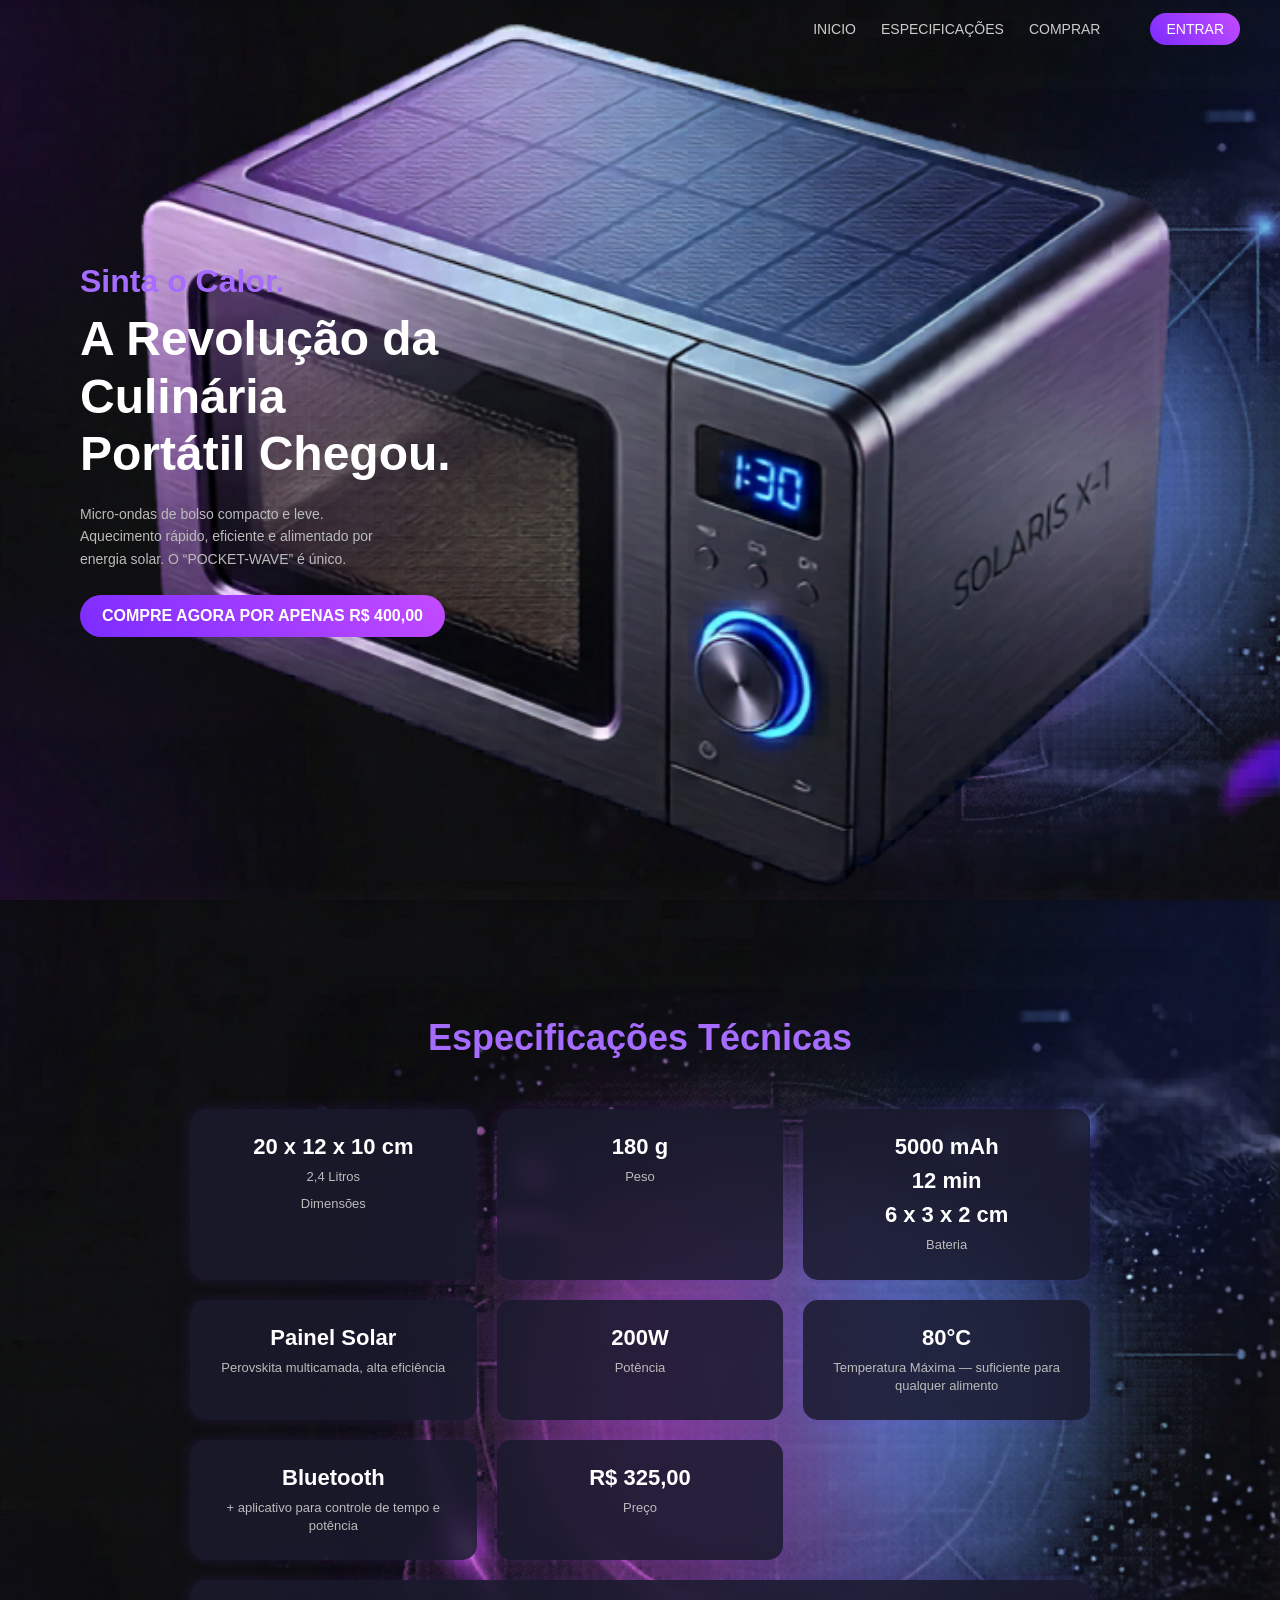
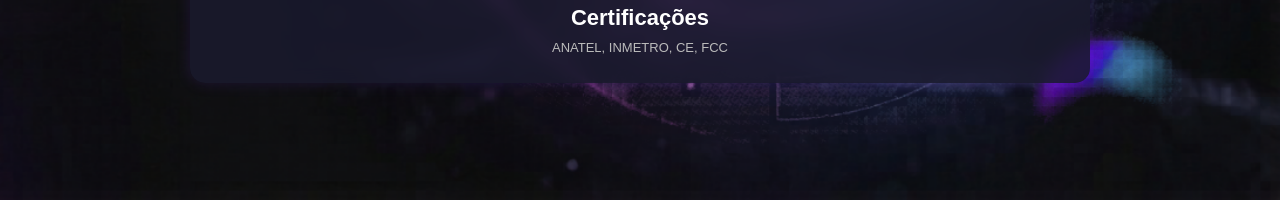
==== index.html @ 3d0b1635 "infos" ====
<!DOCTYPE html>
<html lang="pt-br">
<head>
    <meta charset="UTF-8">
    <meta name="viewport" content="width=device-width, initial-scale=1.0">
    <title>Pocket Wave</title>
    <link rel="stylesheet" href="style.css">
</head>
<body>

    <header>
        <nav class="navbar">
            <div class="nav-left" id="nav-user"></div>
            <button class="menu-toggle" id="menu-toggle" aria-label="Abrir menu">&#9776;</button>
            <ul id="nav-menu">
                <li><a href="/">INICIO</a></li>
                <li><a href="#especificacoes">ESPECIFICAÇÕES</a></li>
                <li><a href="/checkout.html" id="nav-comprar">COMPRAR</a></li>
                <li><a href="/pedidos.html" id="nav-pedidos" style="display:none;">PEDIDOS</a></li>
                <li><a href="#" class="btn-login" id="btn-open-login">ENTRAR</a></li>
            </ul>
        </nav>
    </header>

    <section class="hero">
        <div class="content">
            <h2>Sinta o Calor.</h2>
            <h1>A Revolução da<br> Culinária<br> Portátil Chegou.</h1>

            <p>
                Micro-ondas de bolso compacto e leve.<br>
                Aquecimento rápido, eficiente e alimentado por<br>
                energia solar. O “POCKET-WAVE” é único.
            </p>

            <a href="/checkout.html" class="btn-comprar" id="btn-comprar-hero">COMPRE AGORA POR APENAS R$ 400,00</a>
        </div>
    </section>

    <!-- Seção Especificações -->
    <section class="especificacoes" id="especificacoes">
        <div class="especificacoes-content">
            <h2>Especificações Técnicas</h2>
            <div class="specs-grid">
                <div class="spec-item">
                    <span class="spec-valor">20 x 12 x 10 cm</span>
                    <span class="spec-label">2,4 Litros</span>
                    <span class="spec-label">Dimensões</span>
                </div>
                <div class="spec-item">
                    <span class="spec-valor">180 g</span>
                    <span class="spec-label">Peso</span>
                </div>
                <div class="spec-item">
                    <span class="spec-valor">5000 mAh</span>
                    <span class="spec-valor">12 min</span>
                    <span class="spec-valor">6 x 3 x 2 cm</span>
                    <span class="spec-label">Bateria</span>
                </div>
                <div class="spec-item">
                    <span class="spec-valor">Painel Solar</span>
                    <span class="spec-label">Perovskita multicamada, alta eficiência</span>
                </div>
                <div class="spec-item">
                    <span class="spec-valor">200W</span>
                    <span class="spec-label">Potência</span>
                </div>
                <div class="spec-item">
                    <span class="spec-valor">80°C</span>
                    <span class="spec-label">Temperatura Máxima — suficiente para qualquer alimento</span>
                </div>
                <div class="spec-item">
                    <span class="spec-valor">Bluetooth</span>
                    <span class="spec-label">+ aplicativo para controle de tempo e potência</span>
                </div>
                <div class="spec-item">
                    <span class="spec-valor">R$ 325,00</span>
                    <span class="spec-label">Preço</span>
                </div>
                <div class="spec-item full">
                    <span class="spec-valor">Certificações</span>
                    <span class="spec-label">ANATEL, INMETRO, CE, FCC</span>
                </div>
            </div>
        </div>
    </section>

    <!-- Modal Login / Registro -->
    <div id="login-modal" class="modal">
        <div class="modal-content">
            <span class="close-btn" id="btn-close-login">&times;</span>

            <!-- Formulário de Login -->
            <div id="form-login">
                <h2>Entrar</h2>
                <input type="text" id="login-usuario" placeholder="Usuário ou Email">
                <input type="password" id="login-senha" placeholder="Senha">
                <button id="btn-login-submit">Entrar</button>
                <p class="toggle-form">Não tem conta? <a href="#" id="link-register">Criar conta</a></p>
                <p id="login-msg" class="msg"></p>
            </div>

            <!-- Formulário de Registro -->
            <div id="form-register" style="display:none;">
                <h2>Criar Conta</h2>
                <input type="email" id="reg-email" placeholder="Email">
                <input type="tel" id="reg-telefone" placeholder="Telefone">
                <input type="text" id="reg-usuario" placeholder="Nome de usuário">
                <input type="password" id="reg-senha" placeholder="Senha">
                <button id="btn-register-submit">Criar Conta</button>
                <p class="toggle-form">Já tem conta? <a href="#" id="link-login">Entrar</a></p>
                <p id="register-msg" class="msg"></p>
            </div>
        </div>
    </div>

    <script src="script.js"></script>
</body>
</html>
---- style.css ----
* {
    margin: 0;
    padding: 0;
    box-sizing: border-box;
    font-family: Arial, Helvetica, sans-serif;
}

body {
    height: 100vh;
    color: white;
    background-color: black;
}

/* NAVBAR */
.navbar {
    position: absolute;
    top: 20px;
    left: 40px;
    right: 40px;
    display: flex;
    justify-content: space-between;
    align-items: center;
}

.nav-left {
    display: flex;
    align-items: center;
    gap: 12px;
    font-size: 14px;
    color: white;
}

.nav-left span {
    color: #a66cff;
    font-weight: bold;
}

.btn-logout {
    background: linear-gradient(45deg, #ff4444, #ff8888);
    padding: 6px 14px;
    border-radius: 20px;
    color: white !important;
    font-size: 13px;
    cursor: pointer;
    border: none;
}

.navbar ul {
    list-style: none;
    display: flex;
    gap: 25px;
    align-items: center;
}

.navbar a {
    text-decoration: none;
    color: #ccc;
    font-size: 14px;
    transition: 0.3s;
}

.navbar a:hover {
    color: white;
}

.btn-login {
    background: linear-gradient(45deg, #7b2cff, #c44bff);
    padding: 8px 16px;
    border-radius: 20px;
    color: white !important;
}

/* HERO */
.hero {
    height: 100vh;
    display: flex;
    align-items: center;
    padding-left: 80px;
    background-color: black;
    background: url("img/microondas.png") no-repeat center center, url("img/fundoresto.png") no-repeat center center;
    background-size: contain, cover;
}

/* CONTEÚDO */
.content {
    max-width: 500px;
}

.content h2 {
    color: #a66cff;
    font-size: 32px;
    margin-bottom: 10px;
}

.content h1 {
    font-size: 48px;
    line-height: 1.2;
    margin-bottom: 20px;
}

.content p {
    color: #bbb;
    font-size: 14px;
    line-height: 1.6;
    margin-bottom: 25px;
}

/* BOTÃO */
.btn-comprar {
    display: inline-block;
    background: linear-gradient(45deg, #7b2cff, #c44bff);
    padding: 12px 22px;
    border-radius: 25px;
    text-decoration: none;
    color: white;
    font-weight: bold;
    transition: 0.3s;
}

.btn-comprar:hover {
    transform: scale(1.05);
}

/* MODAL */
.modal {
    display: none;
    position: fixed;
    z-index: 1000;
    left: 0;
    top: 0;
    width: 100%;
    height: 100%;
    background-color: rgba(0, 0, 0, 0.7);
    justify-content: center;
    align-items: center;
}

.modal.active {
    display: flex;
}

.modal-content {
    background: #1a1a2e;
    padding: 30px 40px;
    border-radius: 15px;
    width: 350px;
    max-width: 90%;
    position: relative;
    box-shadow: 0 0 20px rgba(123, 44, 255, 0.3);
}

.close-btn {
    position: absolute;
    top: 10px;
    right: 15px;
    font-size: 24px;
    color: #ccc;
    cursor: pointer;
    transition: 0.3s;
}

.close-btn:hover {
    color: white;
}

.modal-content h2 {
    color: #a66cff;
    margin-bottom: 20px;
    text-align: center;
}

.modal-content input {
    width: 100%;
    padding: 10px 12px;
    margin-bottom: 12px;
    border: none;
    border-radius: 8px;
    background: #16213e;
    color: white;
    font-size: 14px;
    outline: none;
}

.modal-content input::placeholder {
    color: #888;
}

.modal-content button {
    width: 100%;
    padding: 10px;
    border: none;
    border-radius: 8px;
    background: linear-gradient(45deg, #7b2cff, #c44bff);
    color: white;
    font-weight: bold;
    cursor: pointer;
    transition: 0.3s;
    font-size: 14px;
}

.modal-content button:hover {
    transform: scale(1.02);
}

.toggle-form {
    text-align: center;
    margin-top: 12px;
    font-size: 13px;
    color: #bbb;
}

.toggle-form a {
    color: #a66cff;
    text-decoration: none;
    font-weight: bold;
}

.toggle-form a:hover {
    text-decoration: underline;
}

.msg {
    text-align: center;
    margin-top: 10px;
    font-size: 13px;
    min-height: 18px;
}

.msg.error {
    color: #ff6b6b;
}

.msg.success {
    color: #6bff8e;
}

/* CHECKOUT */
.checkout-section {
    height: 100vh;
    display: flex;
    align-items: center;
    justify-content: center;
    background-color: black;
    background: url("img/fundoresto.png") no-repeat center center;
    background-size: cover;
}

.checkout-container {
    background: #1a1a2e;
    padding: 40px 50px;
    border-radius: 15px;
    width: 420px;
    max-width: 90%;
    box-shadow: 0 0 20px rgba(123, 44, 255, 0.3);
}

.checkout-container h2 {
    color: #a66cff;
    margin-bottom: 8px;
    text-align: center;
}

.checkout-subtitle {
    text-align: center;
    color: #bbb;
    font-size: 14px;
    margin-bottom: 8px;
}

.checkout-preco {
    text-align: center;
    color: #a66cff;
    font-size: 28px;
    font-weight: bold;
    margin-bottom: 25px;
}

.checkout-container label {
    display: block;
    margin-bottom: 6px;
    font-size: 14px;
    color: #ccc;
}

.checkout-container input[type="text"],
.checkout-container input[type="email"],
.checkout-container input[type="tel"] {
    width: 100%;
    padding: 10px 12px;
    margin-bottom: 18px;
    border: none;
    border-radius: 8px;
    background: #16213e;
    color: white;
    font-size: 14px;
    outline: none;
}

.checkout-container input[type="text"]::placeholder,
.checkout-container input[type="email"]::placeholder,
.checkout-container input[type="tel"]::placeholder {
    color: #888;
}

.payment-options {
    display: flex;
    flex-direction: column;
    gap: 10px;
    margin-bottom: 25px;
}

.payment-option {
    display: flex;
    align-items: center;
    gap: 10px;
    background: #16213e;
    padding: 10px 12px;
    border-radius: 8px;
    cursor: pointer;
    transition: 0.3s;
}

.payment-option:hover {
    background: #1e2a4a;
}

.payment-option input[type="radio"] {
    accent-color: #a66cff;
    width: 16px;
    height: 16px;
    cursor: pointer;
}

.payment-option span {
    color: white;
    font-size: 14px;
}

.btn-finalizar {
    width: 100%;
    padding: 12px;
    border: none;
    border-radius: 8px;
    background: linear-gradient(45deg, #7b2cff, #c44bff);
    color: white;
    font-weight: bold;
    cursor: pointer;
    transition: 0.3s;
    font-size: 15px;
}

.btn-finalizar:hover {
    transform: scale(1.02);
}

/* PEDIDOS */
.pedidos-section {
    min-height: 100vh;
    padding: 100px 40px 40px;
    background-color: black;
    background: url("img/fundoresto.png") no-repeat center center;
    background-size: cover;
}

.pedidos-container {
    max-width: 900px;
    margin: 0 auto;
}

.pedidos-container h2 {
    color: #a66cff;
    text-align: center;
    margin-bottom: 30px;
    font-size: 32px;
}

.pedidos-lista {
    display: flex;
    flex-direction: column;
    gap: 20px;
}

.pedido-card {
    background: #1a1a2e;
    border-radius: 15px;
    padding: 25px 30px;
    box-shadow: 0 0 15px rgba(123, 44, 255, 0.2);
    transition: 0.3s;
}

.pedido-card:hover {
    transform: translateY(-3px);
    box-shadow: 0 0 25px rgba(123, 44, 255, 0.35);
}

.pedido-header {
    display: flex;
    justify-content: space-between;
    align-items: center;
    margin-bottom: 15px;
    padding-bottom: 12px;
    border-bottom: 1px solid #2a2a4e;
}

.pedido-numero {
    color: #a66cff;
    font-weight: bold;
    font-size: 18px;
}

.pedido-data {
    color: #888;
    font-size: 13px;
}

.pedido-info p {
    color: #ccc;
    font-size: 14px;
    margin-bottom: 6px;
}

.pedido-info strong {
    color: white;
}

.loading, .sem-pedidos, .error {
    text-align: center;
    color: #bbb;
    font-size: 16px;
    padding: 40px;
}

.error {
    color: #ff6b6b;
}

.btn-entregue {
    margin-top: 15px;
    width: 100%;
    padding: 10px;
    border: none;
    border-radius: 8px;
    background: linear-gradient(45deg, #00c853, #64dd17);
    color: white;
    font-weight: bold;
    cursor: pointer;
    transition: 0.3s;
    font-size: 14px;
}

.btn-entregue:hover {
    transform: scale(1.02);
}

/* ESPECIFICAÇÕES */
.especificacoes {
    min-height: 100vh;
    display: flex;
    align-items: center;
    justify-content: center;
    padding: 80px 40px;
    background-color: black;
    background: url("img/fundoresto.png") no-repeat center right;
    background-size: cover;
}

.especificacoes-content {
    max-width: 900px;
    width: 100%;
}

.especificacoes-content h2 {
    color: #a66cff;
    font-size: 36px;
    text-align: center;
    margin-bottom: 50px;
}

.specs-grid {
    display: grid;
    grid-template-columns: repeat(auto-fit, minmax(220px, 1fr));
    gap: 20px;
}

.spec-item {
    background: rgba(26, 26, 46, 0.85);
    backdrop-filter: blur(8px);
    border-radius: 15px;
    padding: 25px 20px;
    text-align: center;
    box-shadow: 0 0 15px rgba(123, 44, 255, 0.15);
    transition: 0.3s;
    display: flex;
    flex-direction: column;
    gap: 8px;
}

.spec-item:hover {
    transform: translateY(-5px);
    box-shadow: 0 0 25px rgba(123, 44, 255, 0.35);
}

.spec-item.full {
    grid-column: 1 / -1;
}

.spec-valor {
    color: white;
    font-size: 22px;
    font-weight: bold;
}

.spec-label {
    color: #bbb;
    font-size: 13px;
    line-height: 1.4;
}

html {
    scroll-behavior: smooth;
}

/* MENU MOBILE */
.menu-toggle {
    display: none;
    background: none;
    border: none;
    color: white;
    font-size: 28px;
    cursor: pointer;
    z-index: 1001;
}

/* RESPONSIVIDADE */
@media (max-width: 768px) {
    /* NAVBAR MOBILE */
    .navbar {
        position: fixed;
        top: 0;
        left: 0;
        right: 0;
        padding: 15px 20px;
        background: rgba(0, 0, 0, 0.85);
        backdrop-filter: blur(10px);
        z-index: 999;
    }

    .menu-toggle {
        display: block;
    }

    .navbar ul {
        display: none;
        flex-direction: column;
        position: absolute;
        top: 60px;
        left: 0;
        right: 0;
        background: rgba(0, 0, 0, 0.95);
        padding: 20px;
        gap: 15px;
        align-items: center;
    }

    .navbar ul.active {
        display: flex;
    }

    .navbar a {
        font-size: 16px;
    }

    /* HERO MOBILE */
    .hero {
        padding: 100px 20px 40px;
        text-align: center;
        justify-content: center;
        background: url("img/microondas.png") no-repeat center center, url("img/fundoresto.png") no-repeat center center;
        background-size: contain, cover;
    }

    .content {
        max-width: 100%;
    }

    .content h2 {
        font-size: 22px;
    }

    .content h1 {
        font-size: 32px;
    }

    .content p {
        font-size: 14px;
    }

    .btn-comprar {
        padding: 12px 24px;
        font-size: 14px;
    }

    /* ESPECIFICAÇÕES MOBILE */
    .especificacoes {
        padding: 100px 20px 40px;
    }

    .especificacoes-content h2 {
        font-size: 26px;
        margin-bottom: 30px;
    }

    .specs-grid {
        grid-template-columns: 1fr;
        gap: 15px;
    }

    .spec-item {
        padding: 20px 15px;
    }

    .spec-valor {
        font-size: 18px;
    }

    .spec-label {
        font-size: 12px;
    }

    /* CHECKOUT MOBILE */
    .checkout-section {
        padding: 100px 15px 40px;
        height: auto;
        min-height: 100vh;
    }

    .checkout-container {
        width: 100%;
        padding: 25px 20px;
    }

    .checkout-container h2 {
        font-size: 22px;
    }

    /* PEDIDOS MOBILE */
    .pedidos-section {
        padding: 100px 15px 40px;
    }

    .pedidos-container h2 {
        font-size: 26px;
    }

    .pedido-card {
        padding: 18px 15px;
    }

    .pedido-header {
        flex-direction: column;
        align-items: flex-start;
        gap: 5px;
    }

    .pedido-numero {
        font-size: 16px;
    }

    .pedido-info p {
        font-size: 13px;
    }

    /* MODAL MOBILE */
    .modal-content {
        width: 90%;
        padding: 25px 20px;
    }

    .modal-content h2 {
        font-size: 20px;
    }

    .modal-content input {
        font-size: 16px; /* evita zoom no iOS */
    }
}

@media (max-width: 480px) {
    .content h1 {
        font-size: 26px;
    }

    .content h2 {
        font-size: 18px;
    }

    .especificacoes-content h2 {
        font-size: 22px;
    }

    .pedidos-container h2 {
        font-size: 22px;
    }

    .checkout-container h2 {
        font-size: 20px;
    }
}
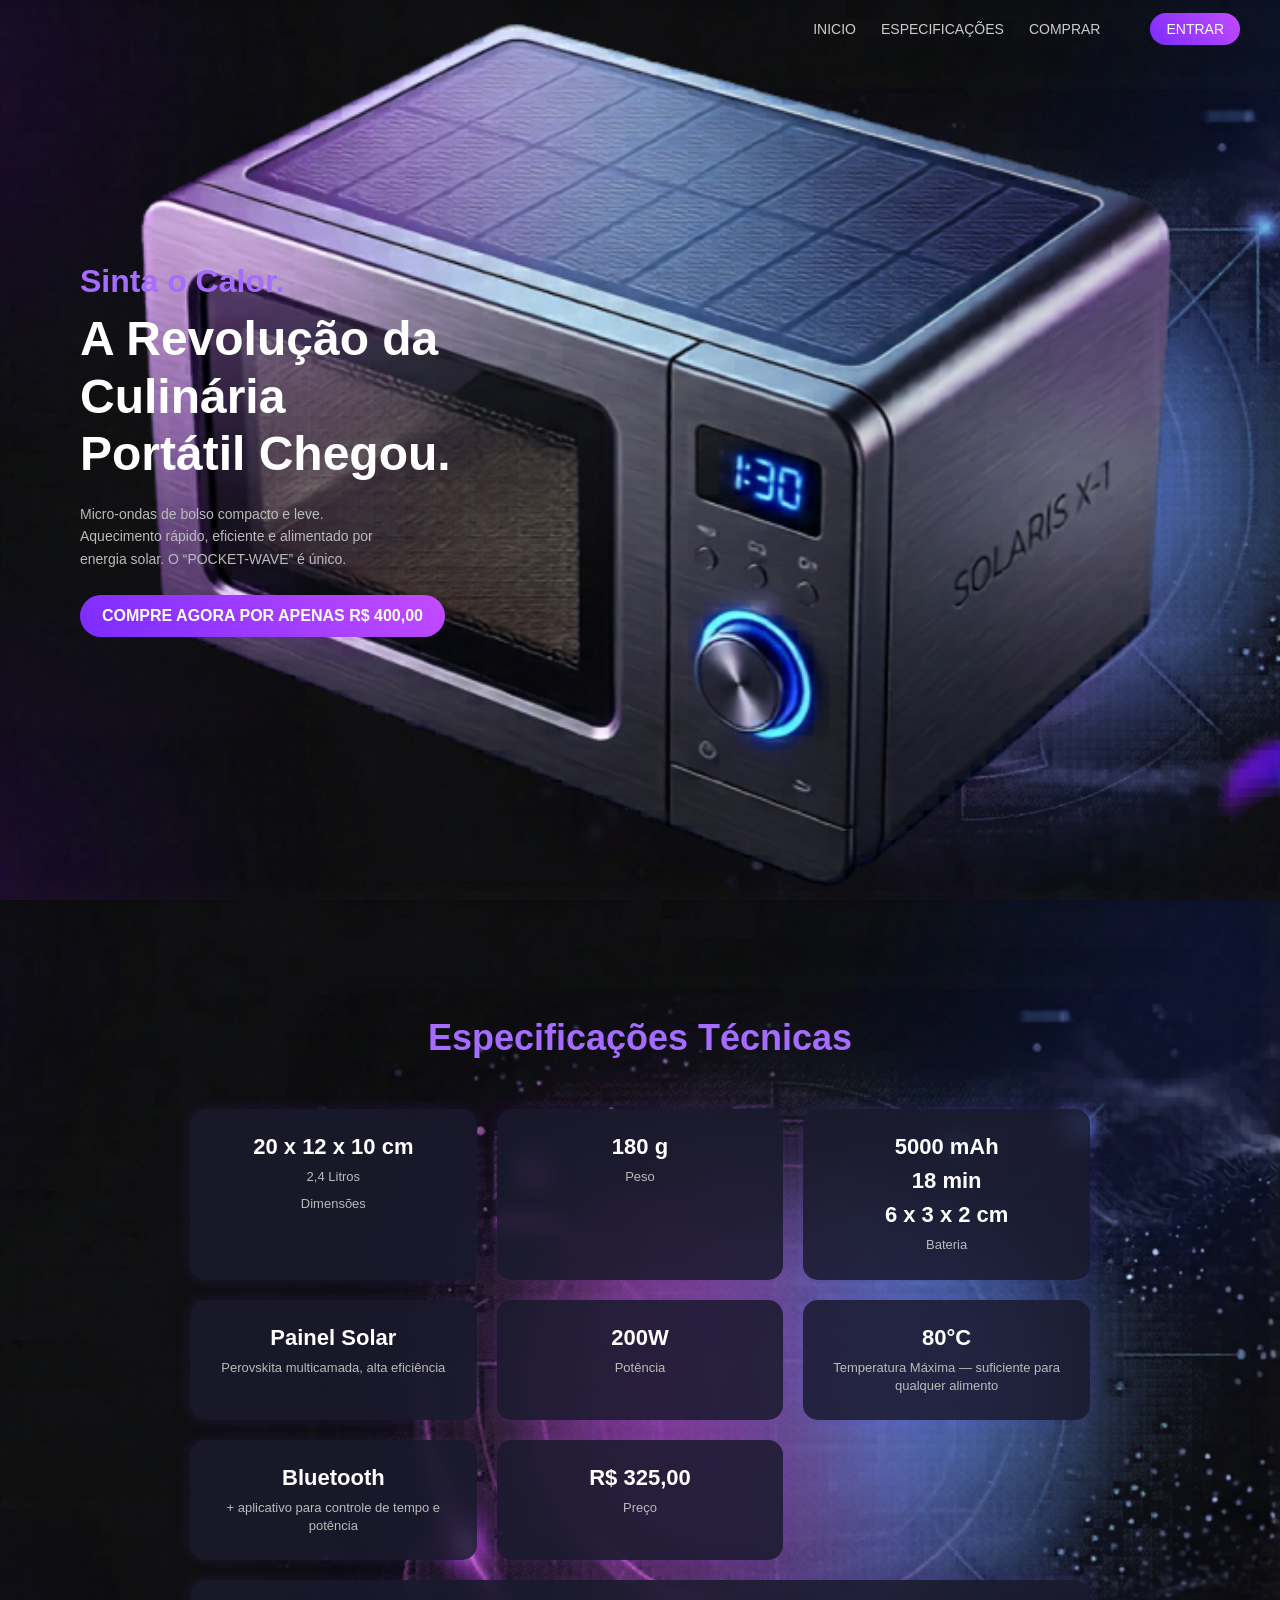
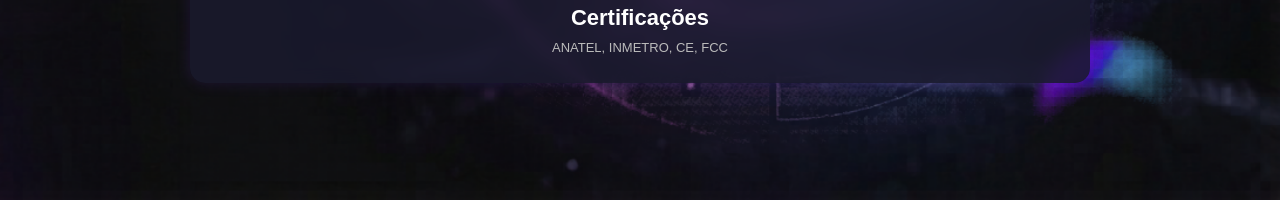
==== commit 82f1fffa: "info" ====
--- a/index.html
+++ b/index.html
@@ -53,7 +53,7 @@
                 </div>
                 <div class="spec-item">
                     <span class="spec-valor">5000 mAh</span>
-                    <span class="spec-valor">12 min</span>
+                    <span class="spec-valor">18 min</span>
                     <span class="spec-valor">6 x 3 x 2 cm</span>
                     <span class="spec-label">Bateria</span>
                 </div>
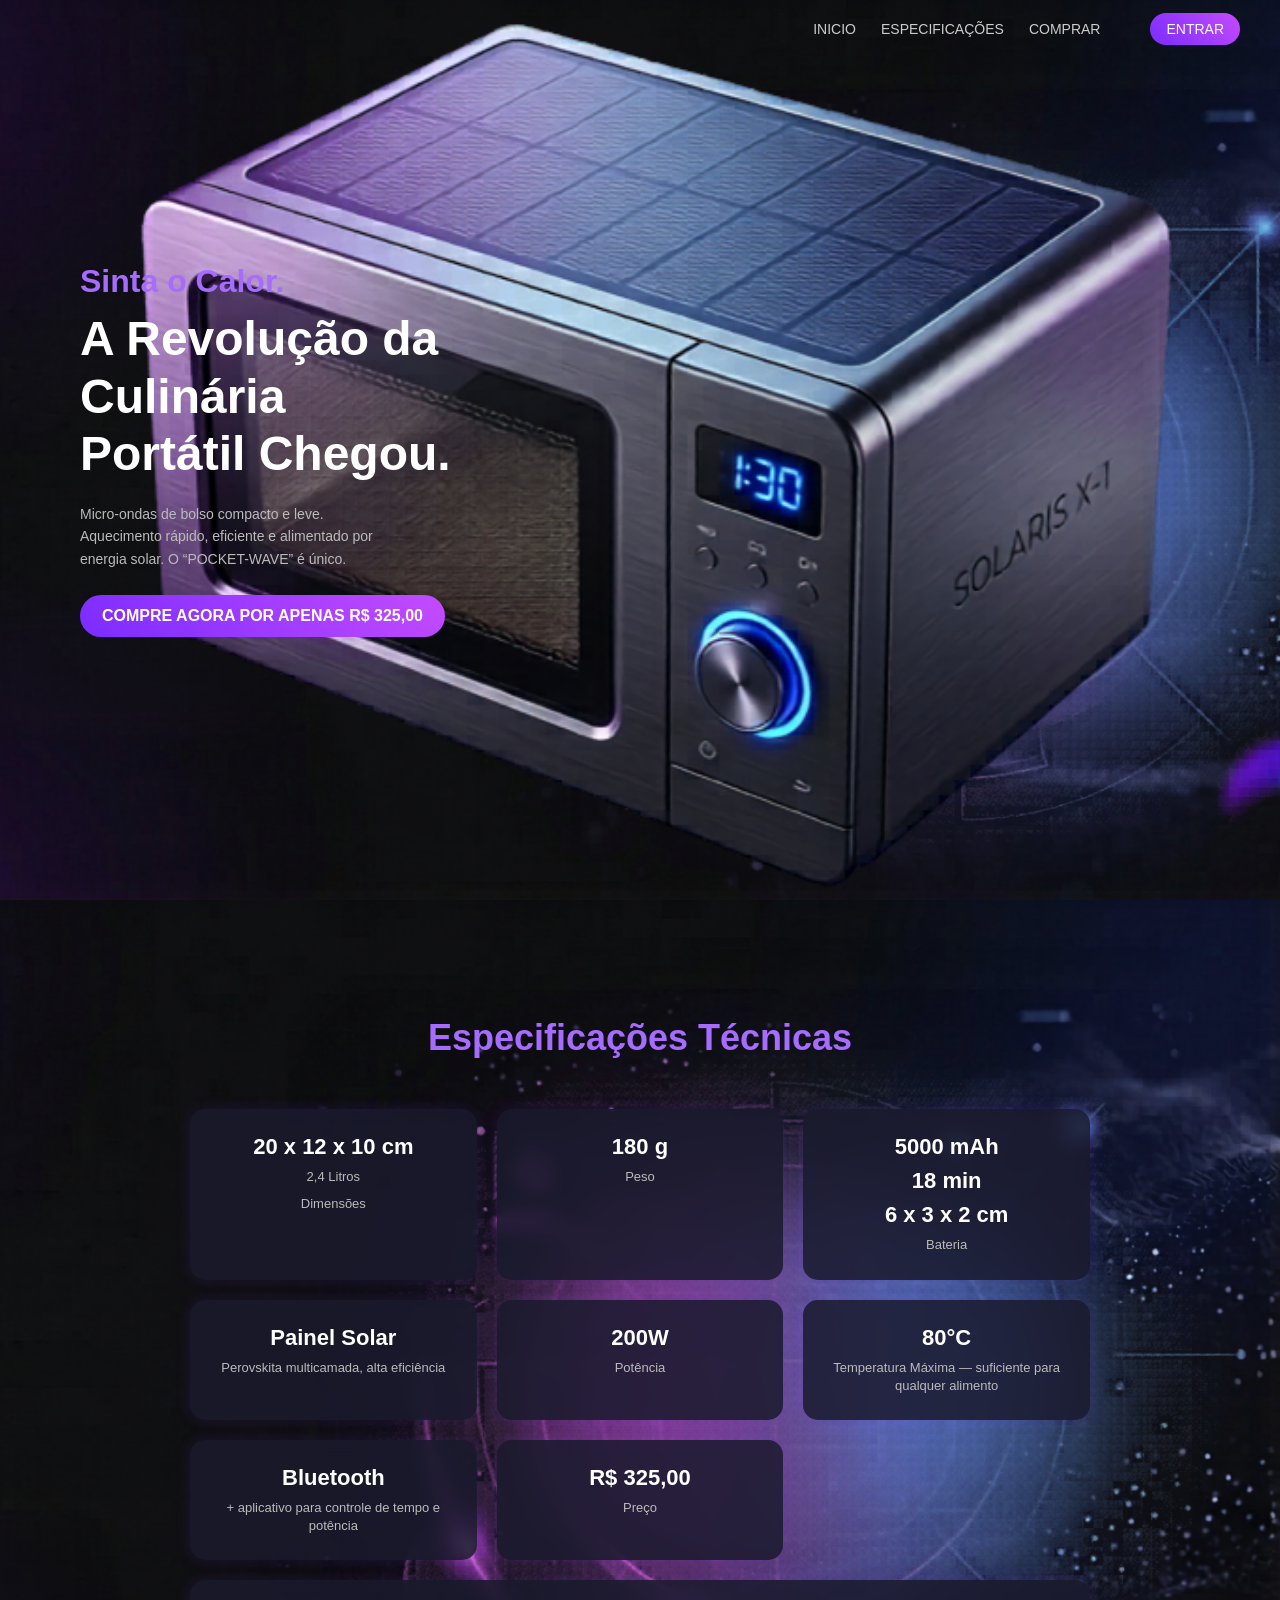
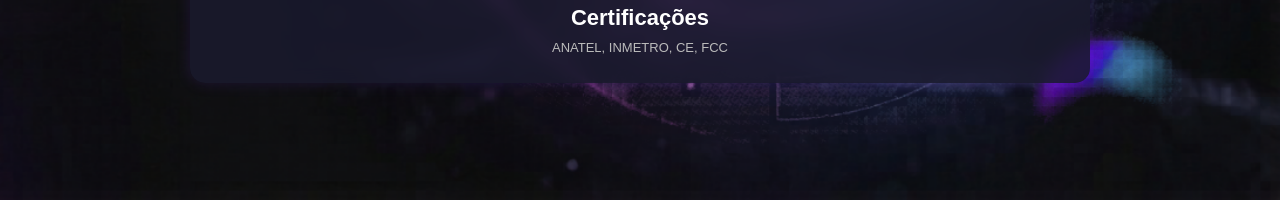
==== commit 2f12c961: "alsjfhhasbldkfhjhagflkjajhsdfoiknab sldkhfgakhsdf alsdhgflkajsnb dhjfharwdsklf vasndklf hashdjfnla;s" ====
--- a/index.html
+++ b/index.html
@@ -3,6 +3,7 @@
 <head>
     <meta charset="UTF-8">
     <meta name="viewport" content="width=device-width, initial-scale=1.0">
+    <link rel="shortcut icon" href="img/microondas.png" type="image/x-icon">
     <title>Pocket Wave</title>
     <link rel="stylesheet" href="style.css">
 </head>
@@ -33,7 +34,7 @@
                 energia solar. O “POCKET-WAVE” é único.
             </p>
 
-            <a href="/checkout.html" class="btn-comprar" id="btn-comprar-hero">COMPRE AGORA POR APENAS R$ 400,00</a>
+            <a href="/checkout.html" class="btn-comprar" id="btn-comprar-hero">COMPRE AGORA POR APENAS R$ 325,00</a>
         </div>
     </section>
 
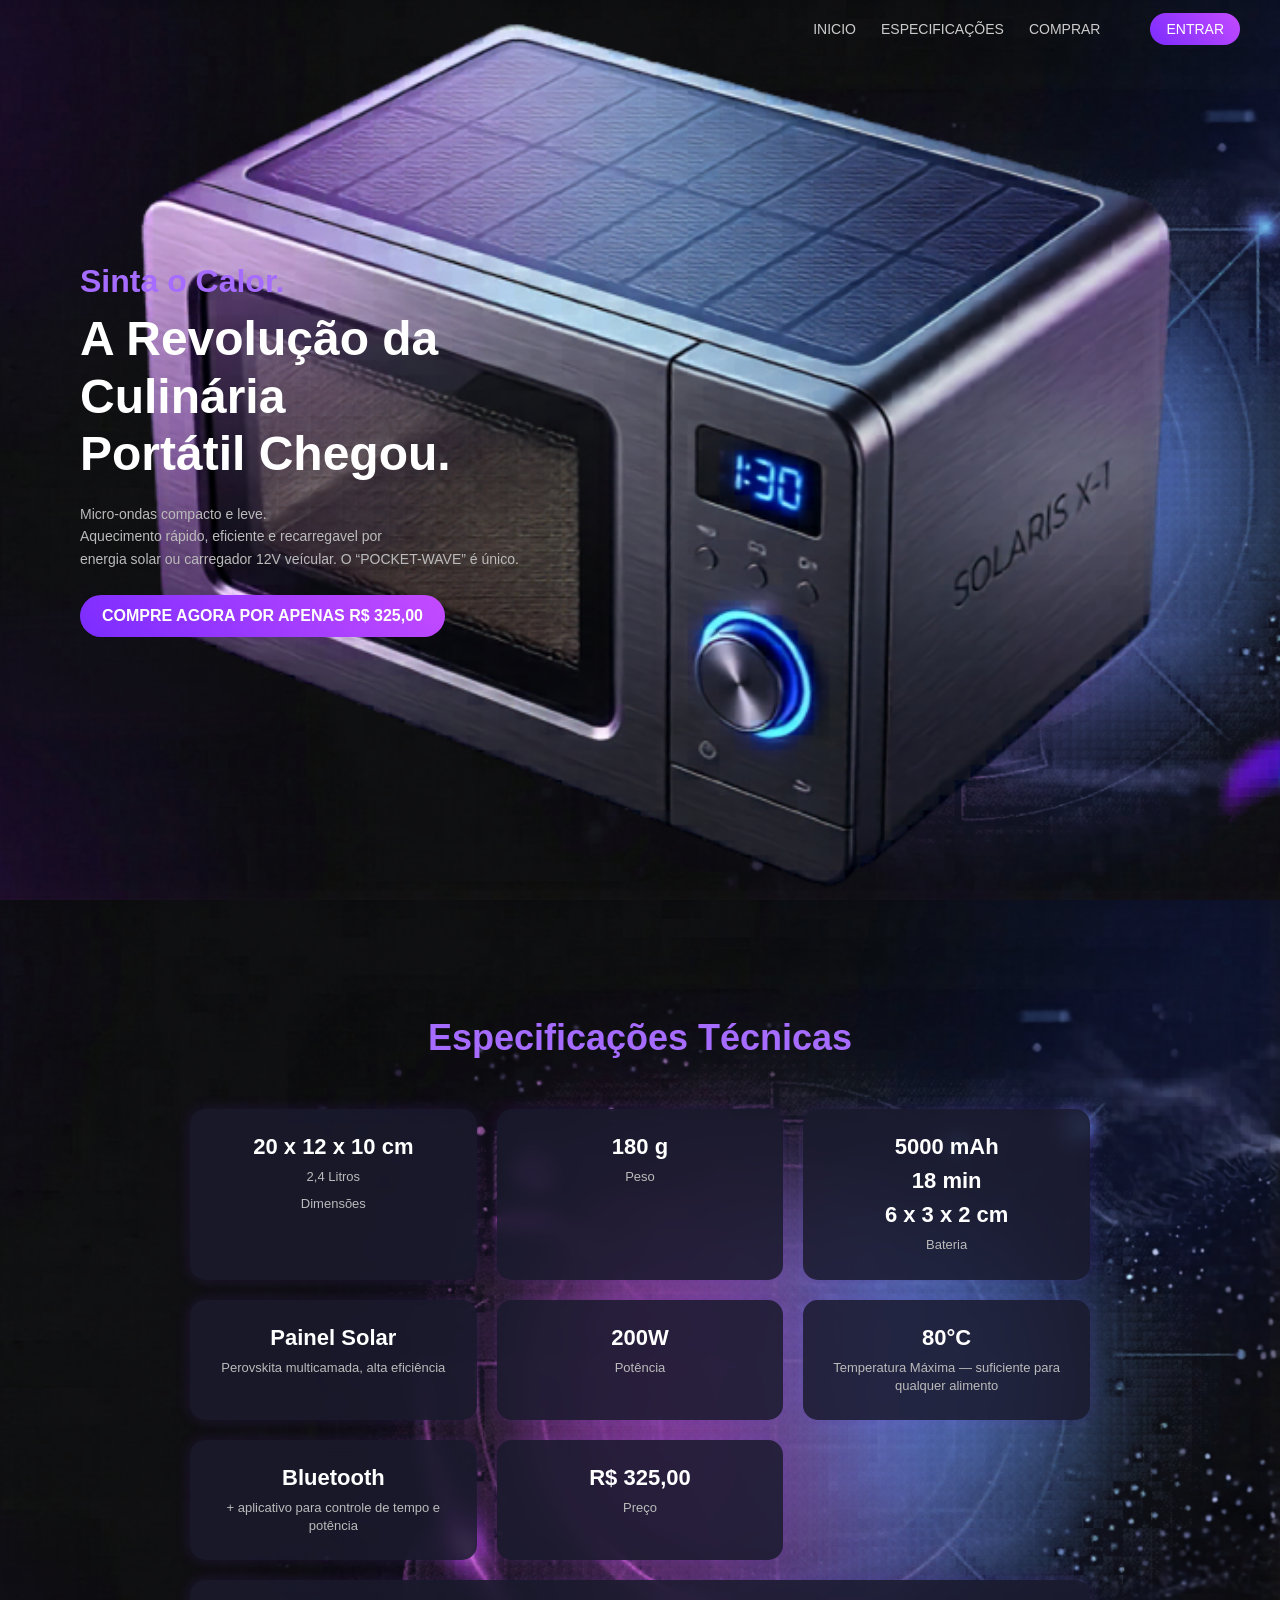
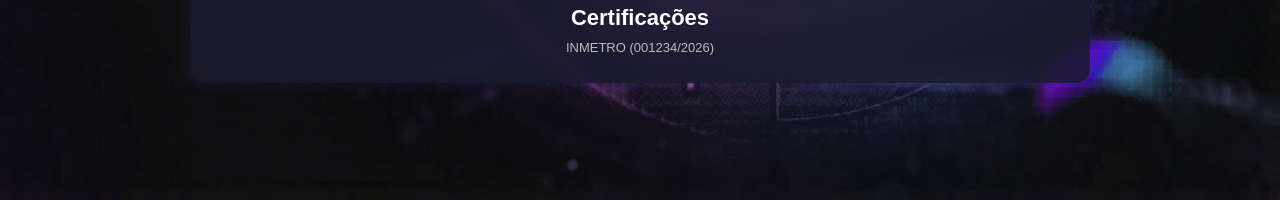
==== commit 9abe4f42: "correções" ====
--- a/index.html
+++ b/index.html
@@ -29,9 +29,9 @@
             <h1>A Revolução da<br> Culinária<br> Portátil Chegou.</h1>
 
             <p>
-                Micro-ondas de bolso compacto e leve.<br>
-                Aquecimento rápido, eficiente e alimentado por<br>
-                energia solar. O “POCKET-WAVE” é único.
+                Micro-ondas compacto e leve.<br>
+                Aquecimento rápido, eficiente e recarregavel por<br>
+                energia solar ou carregador 12V veícular. O “POCKET-WAVE” é único.
             </p>
 
             <a href="/checkout.html" class="btn-comprar" id="btn-comprar-hero">COMPRE AGORA POR APENAS R$ 325,00</a>
@@ -80,7 +80,7 @@
                 </div>
                 <div class="spec-item full">
                     <span class="spec-valor">Certificações</span>
-                    <span class="spec-label">ANATEL, INMETRO, CE, FCC</span>
+                    <span class="spec-label">INMETRO (001234/2026)</span>
                 </div>
             </div>
         </div>
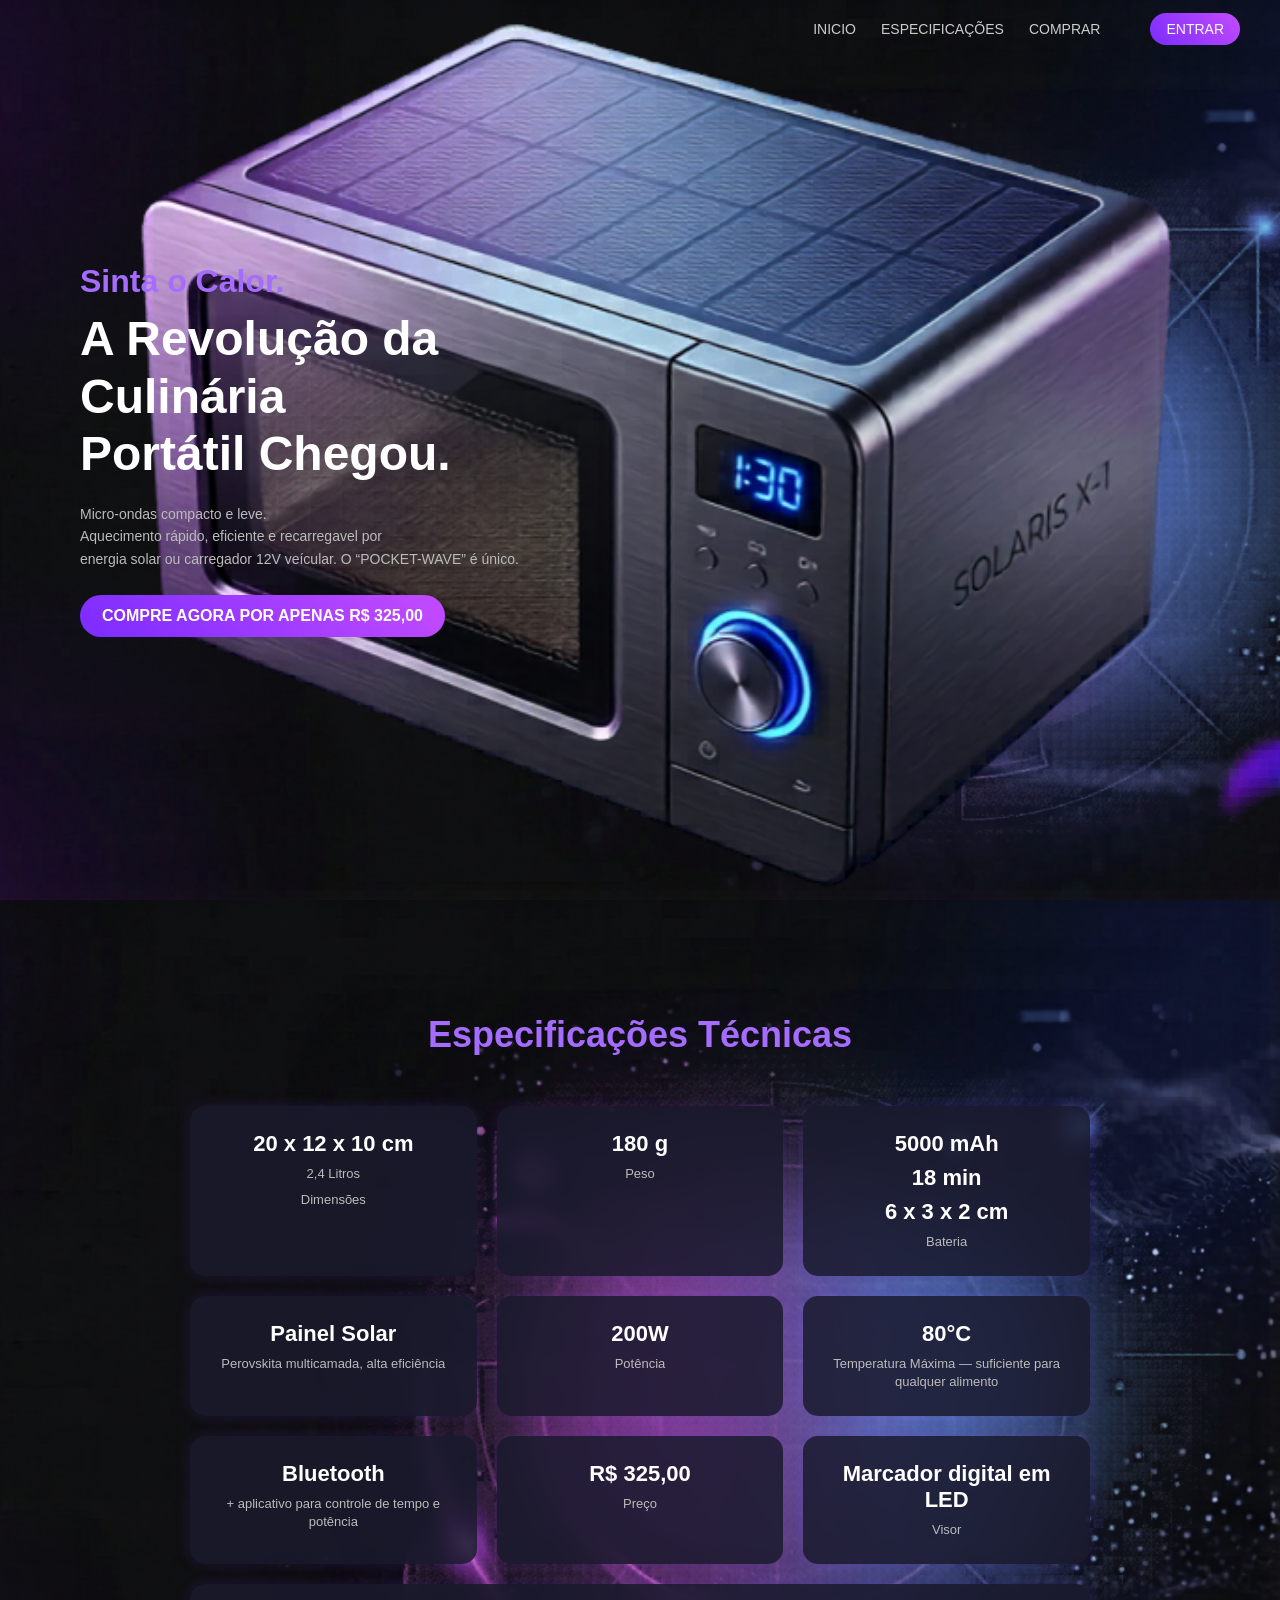
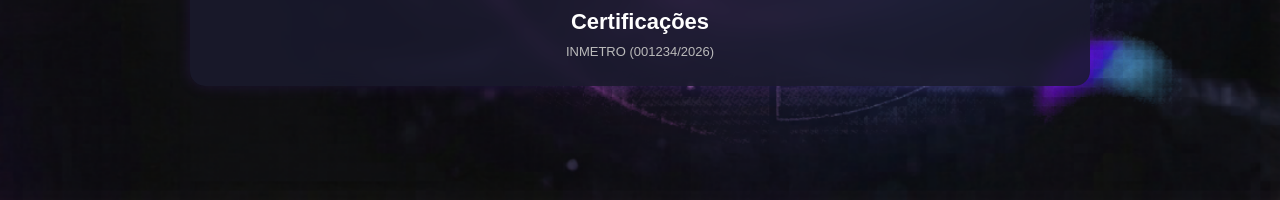
==== commit f3dc4a67: "visor" ====
--- a/index.html
+++ b/index.html
@@ -78,6 +78,10 @@
                     <span class="spec-valor">R$ 325,00</span>
                     <span class="spec-label">Preço</span>
                 </div>
+                <div class="spec-item">
+                    <span class="spec-valor">Marcador digital em LED</span>
+                    <span class="spec-label">Visor</span>
+                </div>
                 <div class="spec-item full">
                     <span class="spec-valor">Certificações</span>
                     <span class="spec-label">INMETRO (001234/2026)</span>
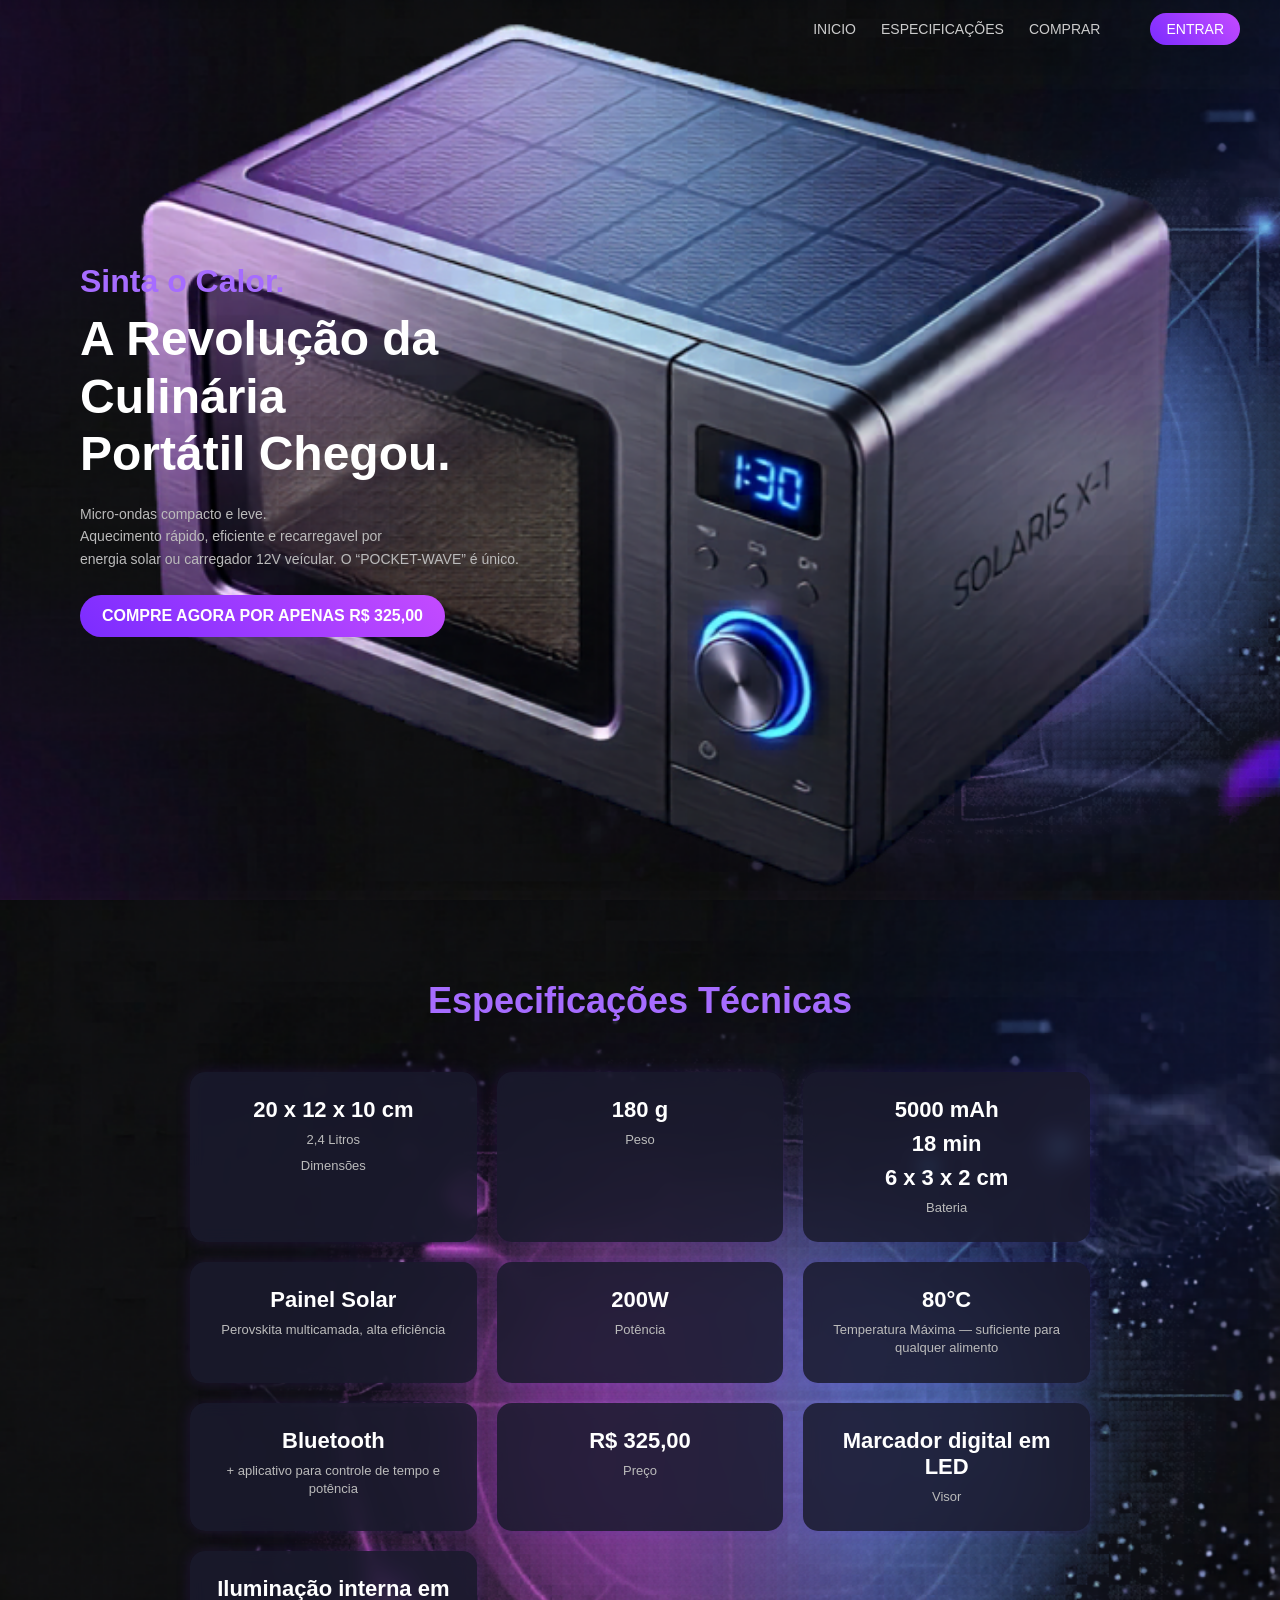
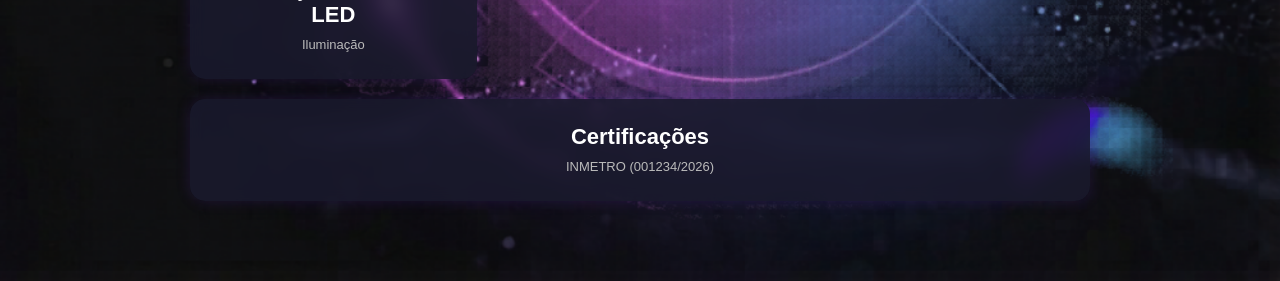
==== commit 57cb32bc: "luzes" ====
--- a/index.html
+++ b/index.html
@@ -82,6 +82,10 @@
                     <span class="spec-valor">Marcador digital em LED</span>
                     <span class="spec-label">Visor</span>
                 </div>
+                <div class="spec-item">
+                    <span class="spec-valor">Iluminação interna em LED</span>
+                    <span class="spec-label">Iluminação</span>
+                </div>
                 <div class="spec-item full">
                     <span class="spec-valor">Certificações</span>
                     <span class="spec-label">INMETRO (001234/2026)</span>
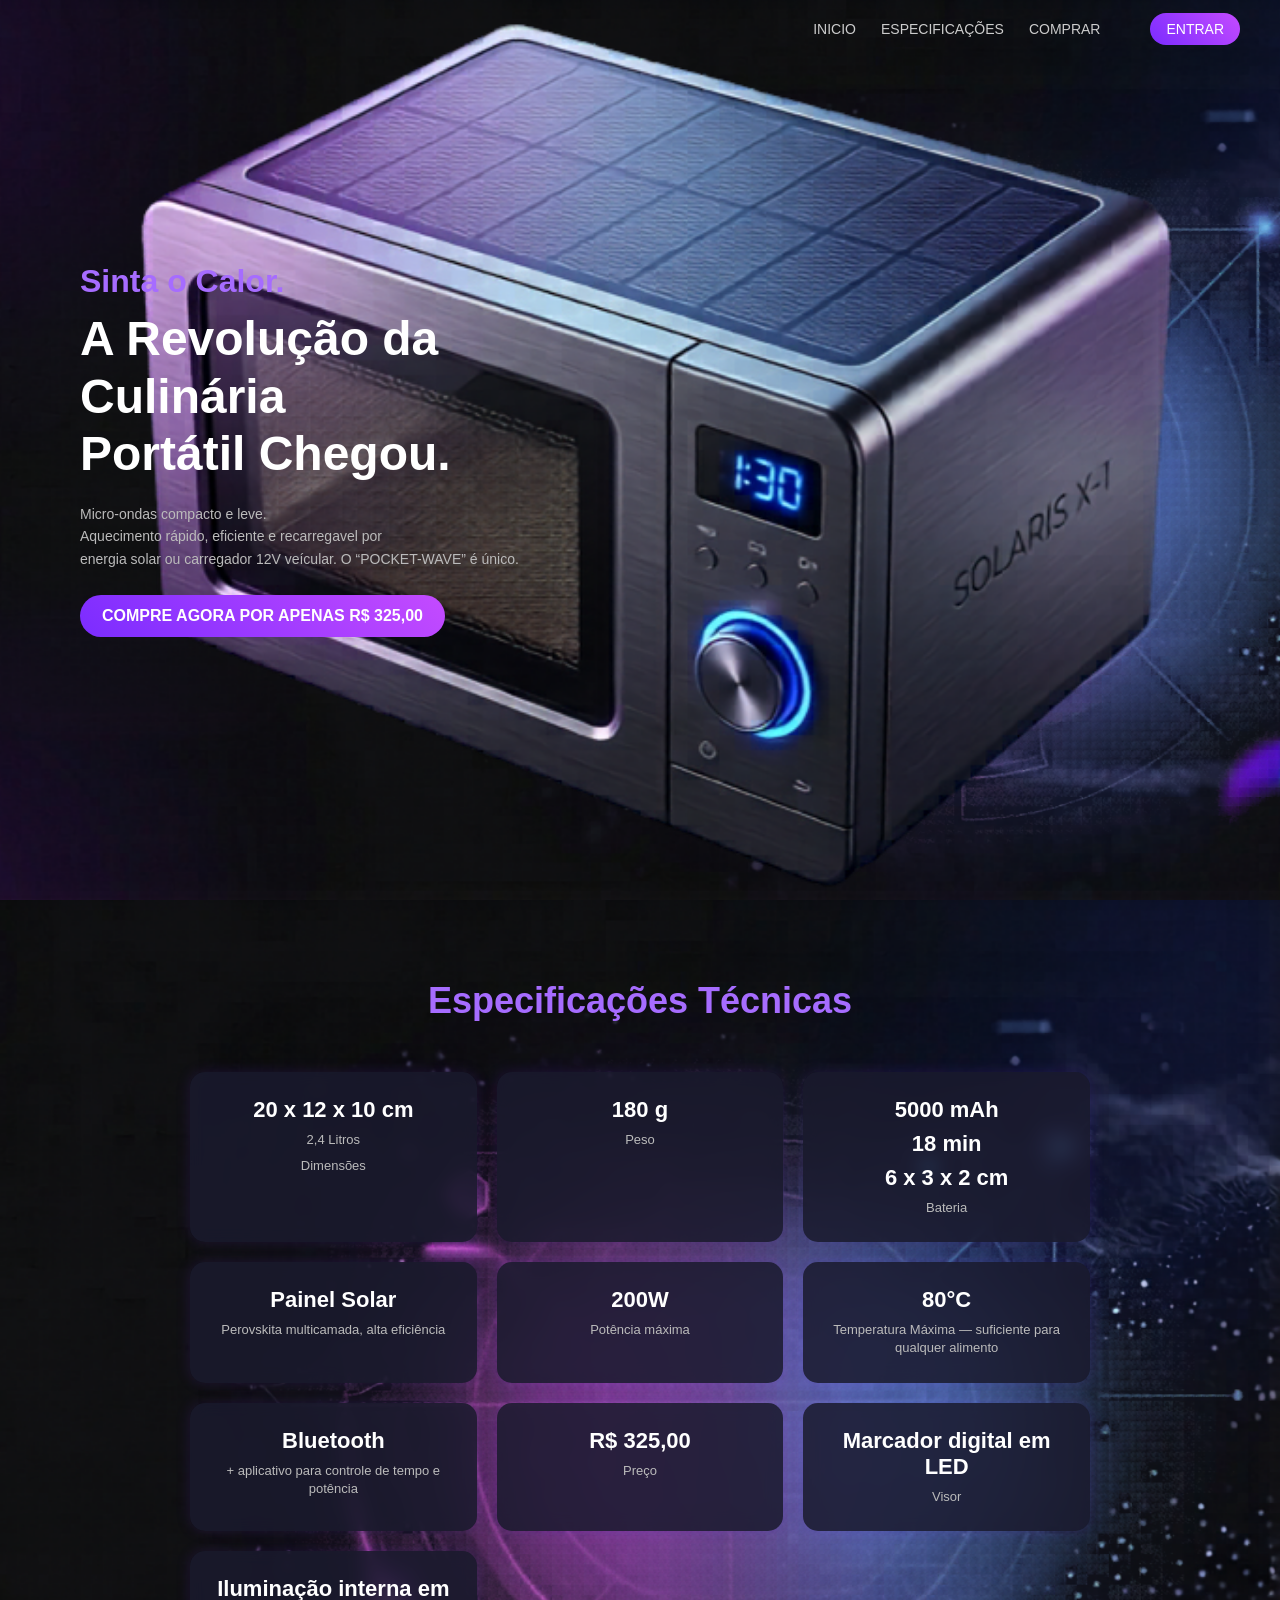
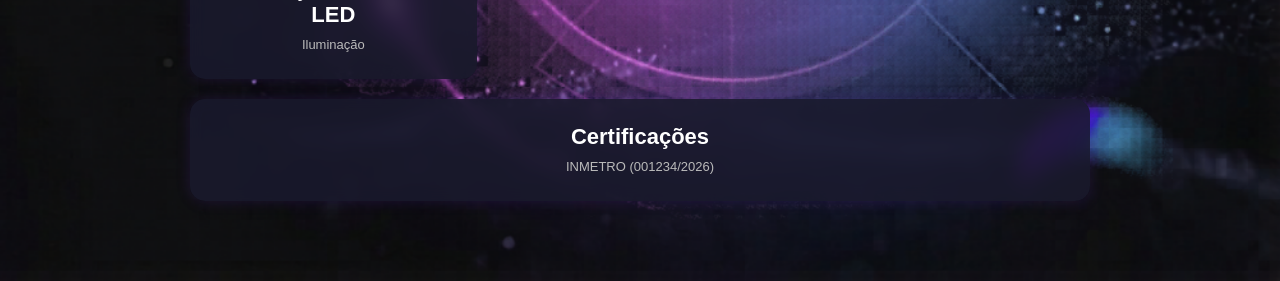
==== commit 809b6018: "infoss" ====
--- a/index.html
+++ b/index.html
@@ -64,7 +64,7 @@
                 </div>
                 <div class="spec-item">
                     <span class="spec-valor">200W</span>
-                    <span class="spec-label">Potência</span>
+                    <span class="spec-label">Potência máxima</span>
                 </div>
                 <div class="spec-item">
                     <span class="spec-valor">80°C</span>
